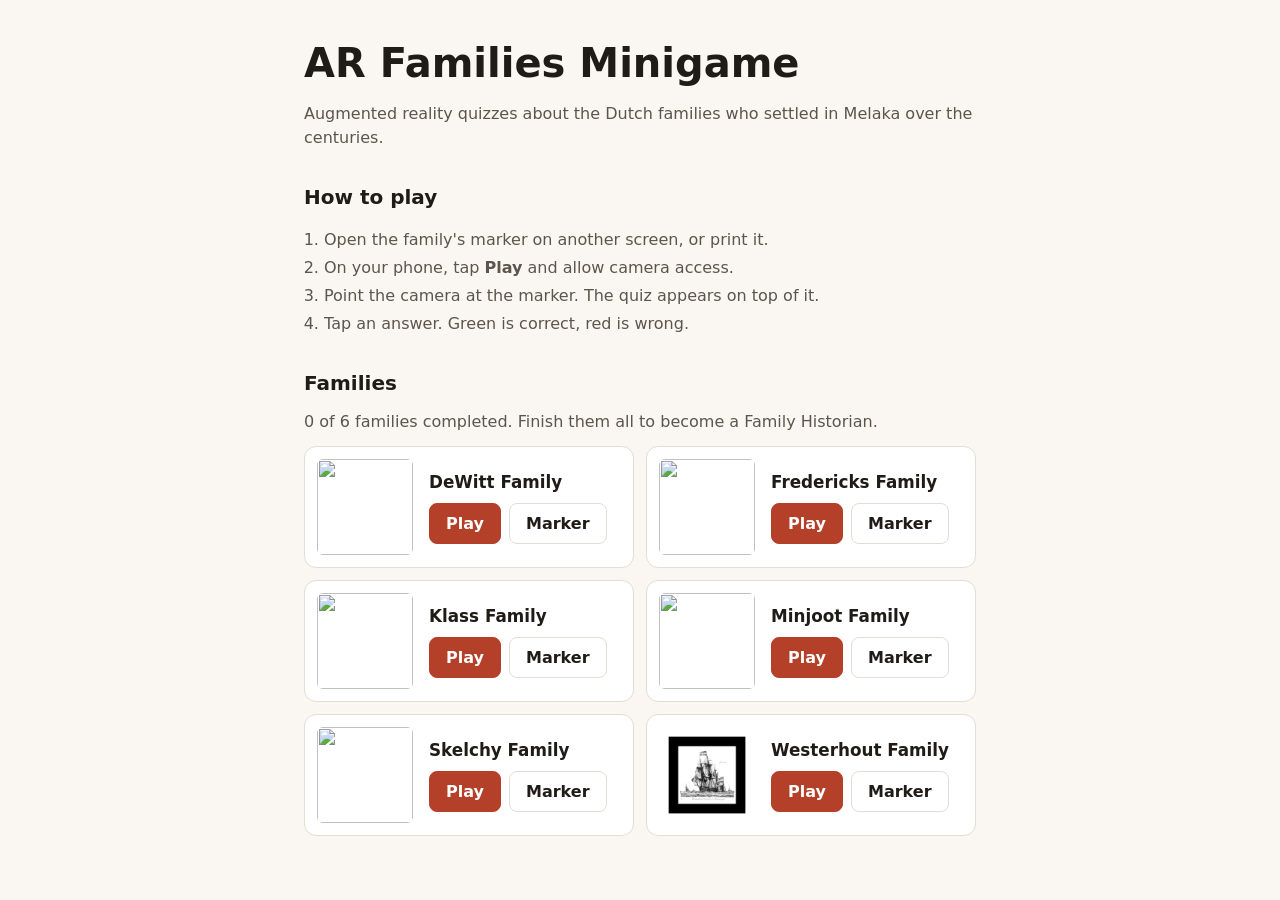
==== index.html @ e25814af "feat: add facts, shuffled answers, feedback effects, help hint and completion badges Show a fact aft" ====
<!DOCTYPE html>
<html lang="en">
<head>
  <meta charset="UTF-8">
  <meta name="viewport" content="width=device-width, initial-scale=1.0">
  <meta name="description" content="Augmented reality quizzes about Dutch families who settled in Melaka.">
  <title>AR Families Minigame</title>
  <link rel="icon" href="data:,">
  <link rel="stylesheet" href="css/style.css">
</head>
<body class="home">
  <main class="container">
    <header class="intro">
      <h1>AR Families Minigame</h1>
      <p>Augmented reality quizzes about the Dutch families who settled in Melaka over the centuries.</p>
    </header>

    <section aria-labelledby="how-to-play">
      <h2 id="how-to-play">How to play</h2>
      <ol class="steps">
        <li>Open the family's marker on another screen, or print it.</li>
        <li>On your phone, tap <strong>Play</strong> and allow camera access.</li>
        <li>Point the camera at the marker. The quiz appears on top of it.</li>
        <li>Tap an answer. Green is correct, red is wrong.</li>
      </ol>
    </section>

    <section aria-labelledby="families">
      <h2 id="families">Families</h2>
      <p class="progress" id="progress"></p>
      <ul class="family-list" id="family-list"></ul>
      <noscript><p>This game needs JavaScript enabled.</p></noscript>
    </section>
  </main>

  <template id="family-card">
    <li class="family-card">
      <img class="marker" alt="" width="96" height="96" loading="lazy">
      <div class="family-info">
        <h3 class="family-name"></h3>
        <p class="badge" hidden></p>
        <div class="actions">
          <a class="button primary play-link">Play</a>
          <a class="button marker-link" target="_blank" rel="noopener">Marker</a>
        </div>
      </div>
    </li>
  </template>

  <script src="js/families.js"></script>
  <script src="js/progress.js"></script>
  <script src="js/home.js"></script>
</body>
</html>
---- css/style.css ----
:root {
  --bg: #faf7f2;
  --surface: #ffffff;
  --text: #1f1b16;
  --muted: #5c554c;
  --border: #e3ddd3;
  --accent: #b5402a;
  --accent-text: #ffffff;
  --success: #1d7a3e;
  color-scheme: light;
}

@media (prefers-color-scheme: dark) {
  :root {
    --bg: #171411;
    --surface: #221e1a;
    --text: #f2ede6;
    --muted: #b3aa9e;
    --border: #3a332c;
    --accent: #e0674f;
    --accent-text: #1a0f0c;
    --success: #5fcf86;
    color-scheme: dark;
  }
}

*,
*::before,
*::after {
  box-sizing: border-box;
}

body {
  margin: 0;
  font-family: system-ui, -apple-system, "Segoe UI", Roboto, sans-serif;
  line-height: 1.5;
  background: var(--bg);
  color: var(--text);
}

/* ---------- Landing page ---------- */

.container {
  max-width: 44rem;
  margin: 0 auto;
  padding: 2.5rem 1rem 3rem;
}

h1 {
  margin: 0 0 0.5rem;
  font-size: clamp(1.75rem, 5vw, 2.5rem);
  line-height: 1.15;
}

h2 {
  margin: 2rem 0 0.75rem;
  font-size: 1.25rem;
}

.intro p,
.steps {
  color: var(--muted);
}

.steps {
  padding-left: 1.25rem;
}

.steps li + li {
  margin-top: 0.25rem;
}

.family-list {
  display: grid;
  grid-template-columns: repeat(auto-fill, minmax(17rem, 1fr));
  gap: 0.75rem;
  margin: 0;
  padding: 0;
  list-style: none;
}

.family-card {
  display: flex;
  align-items: center;
  gap: 1rem;
  padding: 0.75rem;
  border: 1px solid var(--border);
  border-radius: 0.75rem;
  background: var(--surface);
}

.family-card .marker {
  flex: none;
  border-radius: 0.375rem;
  background: #fff;
}

.family-name {
  margin: 0 0 0.5rem;
  font-size: 1.05rem;
}

.badge {
  margin: -0.25rem 0 0.5rem;
  color: var(--success);
  font-size: 0.875rem;
  font-weight: 600;
}

.progress {
  margin: 0 0 0.75rem;
  color: var(--muted);
}

.progress.is-complete {
  color: var(--success);
  font-weight: 700;
}

.actions {
  display: flex;
  flex-wrap: wrap;
  gap: 0.5rem;
}

.button {
  display: inline-block;
  min-height: 2.5rem;
  padding: 0.45rem 1rem;
  border: 1px solid var(--border);
  border-radius: 0.5rem;
  color: var(--text);
  font-weight: 600;
  text-decoration: none;
}

.button.primary {
  border-color: var(--accent);
  background: var(--accent);
  color: var(--accent-text);
}

.button:hover {
  filter: brightness(1.08);
}

.button:focus-visible,
.back-link:focus-visible {
  outline: 3px solid var(--accent);
  outline-offset: 2px;
}

/* ---------- AR page ---------- */

.ar-page {
  overflow: hidden;
  background: #000;
}

.back-link {
  position: fixed;
  top: calc(env(safe-area-inset-top, 0px) + 0.75rem);
  left: calc(env(safe-area-inset-left, 0px) + 0.75rem);
  z-index: 10;
  padding: 0.5rem 0.9rem;
  border-radius: 999px;
  background: rgba(0, 0, 0, 0.6);
  color: #fff;
  font-weight: 600;
  text-decoration: none;
}

.ar-hint {
  position: fixed;
  left: 50%;
  bottom: calc(env(safe-area-inset-bottom, 0px) + 1.25rem);
  z-index: 10;
  width: max-content;
  max-width: calc(100% - 2rem);
  padding: 0.6rem 1rem;
  border-radius: 0.75rem;
  background: rgba(0, 0, 0, 0.7);
  color: #fff;
  font-weight: 600;
  text-align: center;
  transform: translateX(-50%);
}

.ar-hint.is-error {
  background: #9b1c1c;
}

/* AR.js shows its own unstyled popup on camera errors; .ar-hint explains it instead. */
#error-popup {
  display: none;
}
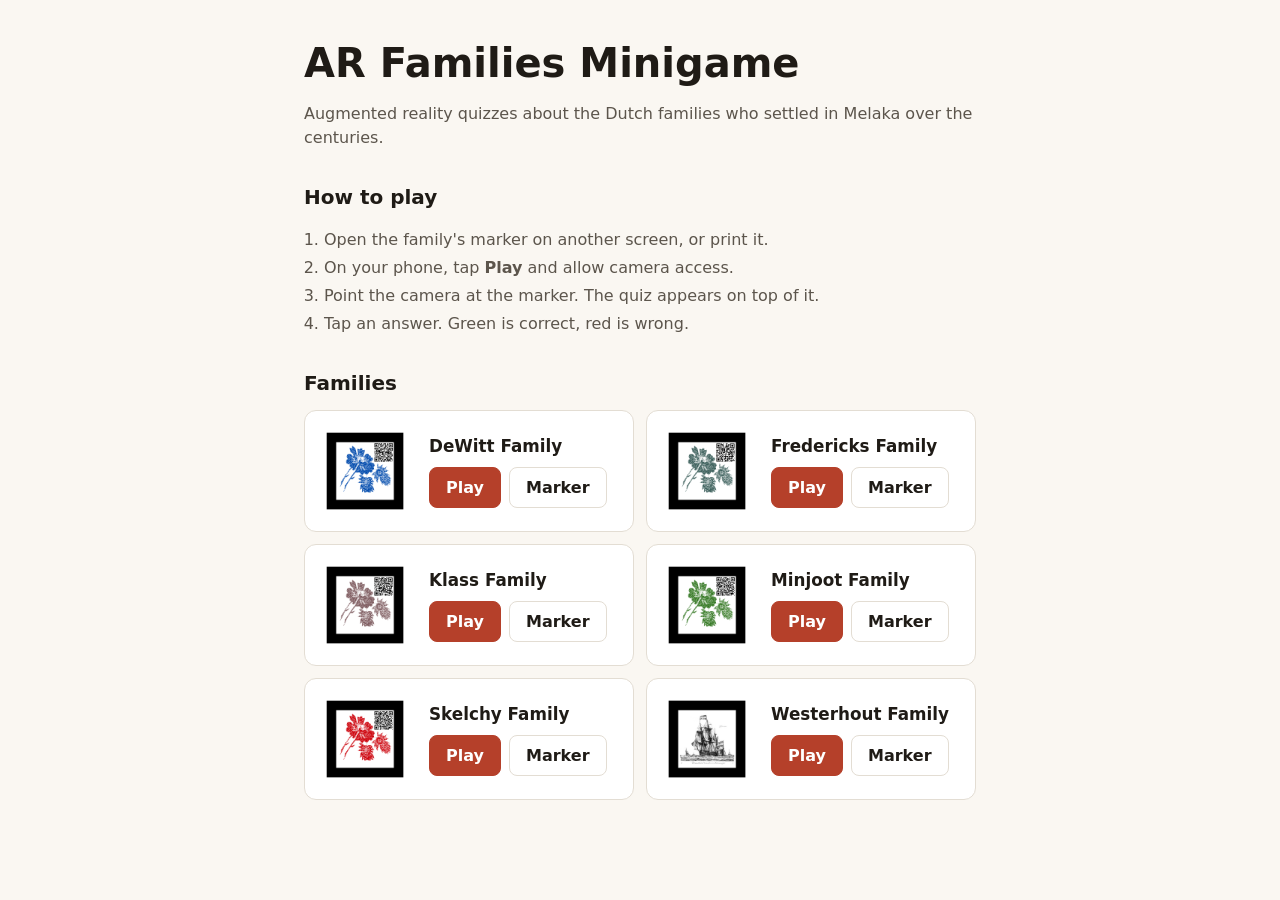
==== commit d525b048: "refactor!: replace per-family pages with one data-driven AR quiz Six near-identical 280-line pages a" ====
--- a/index.html
+++ b/index.html
@@ -27,7 +27,6 @@
 
     <section aria-labelledby="families">
       <h2 id="families">Families</h2>
-      <p class="progress" id="progress"></p>
       <ul class="family-list" id="family-list"></ul>
       <noscript><p>This game needs JavaScript enabled.</p></noscript>
     </section>
@@ -38,7 +37,6 @@
       <img class="marker" alt="" width="96" height="96" loading="lazy">
       <div class="family-info">
         <h3 class="family-name"></h3>
-        <p class="badge" hidden></p>
         <div class="actions">
           <a class="button primary play-link">Play</a>
           <a class="button marker-link" target="_blank" rel="noopener">Marker</a>
@@ -48,7 +46,6 @@
   </template>
 
   <script src="js/families.js"></script>
-  <script src="js/progress.js"></script>
   <script src="js/home.js"></script>
 </body>
 </html>
--- a/css/style.css
+++ b/css/style.css
@@ -6,7 +6,6 @@
   --border: #e3ddd3;
   --accent: #b5402a;
   --accent-text: #ffffff;
-  --success: #1d7a3e;
   color-scheme: light;
 }
 
@@ -19,7 +18,6 @@
     --border: #3a332c;
     --accent: #e0674f;
     --accent-text: #1a0f0c;
-    --success: #5fcf86;
     color-scheme: dark;
   }
 }
@@ -100,23 +98,6 @@
   font-size: 1.05rem;
 }
 
-.badge {
-  margin: -0.25rem 0 0.5rem;
-  color: var(--success);
-  font-size: 0.875rem;
-  font-weight: 600;
-}
-
-.progress {
-  margin: 0 0 0.75rem;
-  color: var(--muted);
-}
-
-.progress.is-complete {
-  color: var(--success);
-  font-weight: 700;
-}
-
 .actions {
   display: flex;
   flex-wrap: wrap;
@@ -169,28 +150,3 @@
   font-weight: 600;
   text-decoration: none;
 }
-
-.ar-hint {
-  position: fixed;
-  left: 50%;
-  bottom: calc(env(safe-area-inset-bottom, 0px) + 1.25rem);
-  z-index: 10;
-  width: max-content;
-  max-width: calc(100% - 2rem);
-  padding: 0.6rem 1rem;
-  border-radius: 0.75rem;
-  background: rgba(0, 0, 0, 0.7);
-  color: #fff;
-  font-weight: 600;
-  text-align: center;
-  transform: translateX(-50%);
-}
-
-.ar-hint.is-error {
-  background: #9b1c1c;
-}
-
-/* AR.js shows its own unstyled popup on camera errors; .ar-hint explains it instead. */
-#error-popup {
-  display: none;
-}
